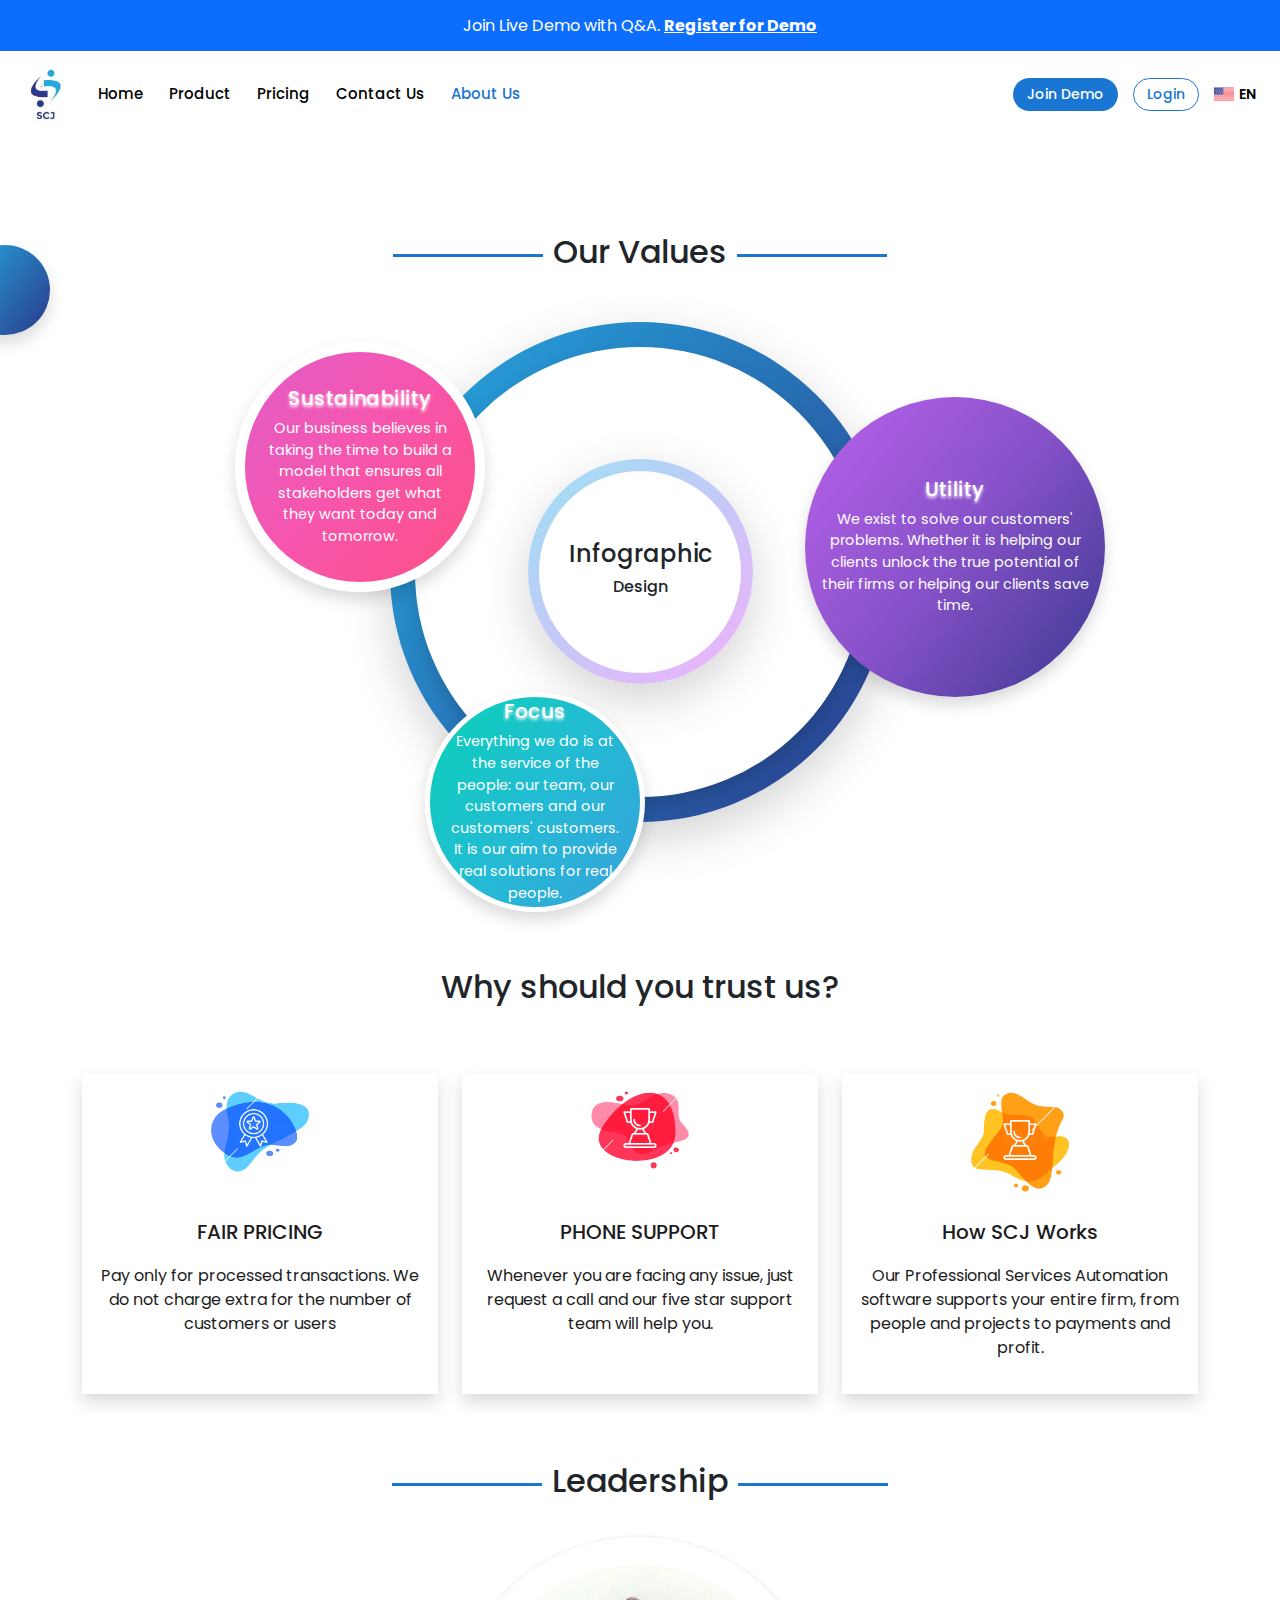
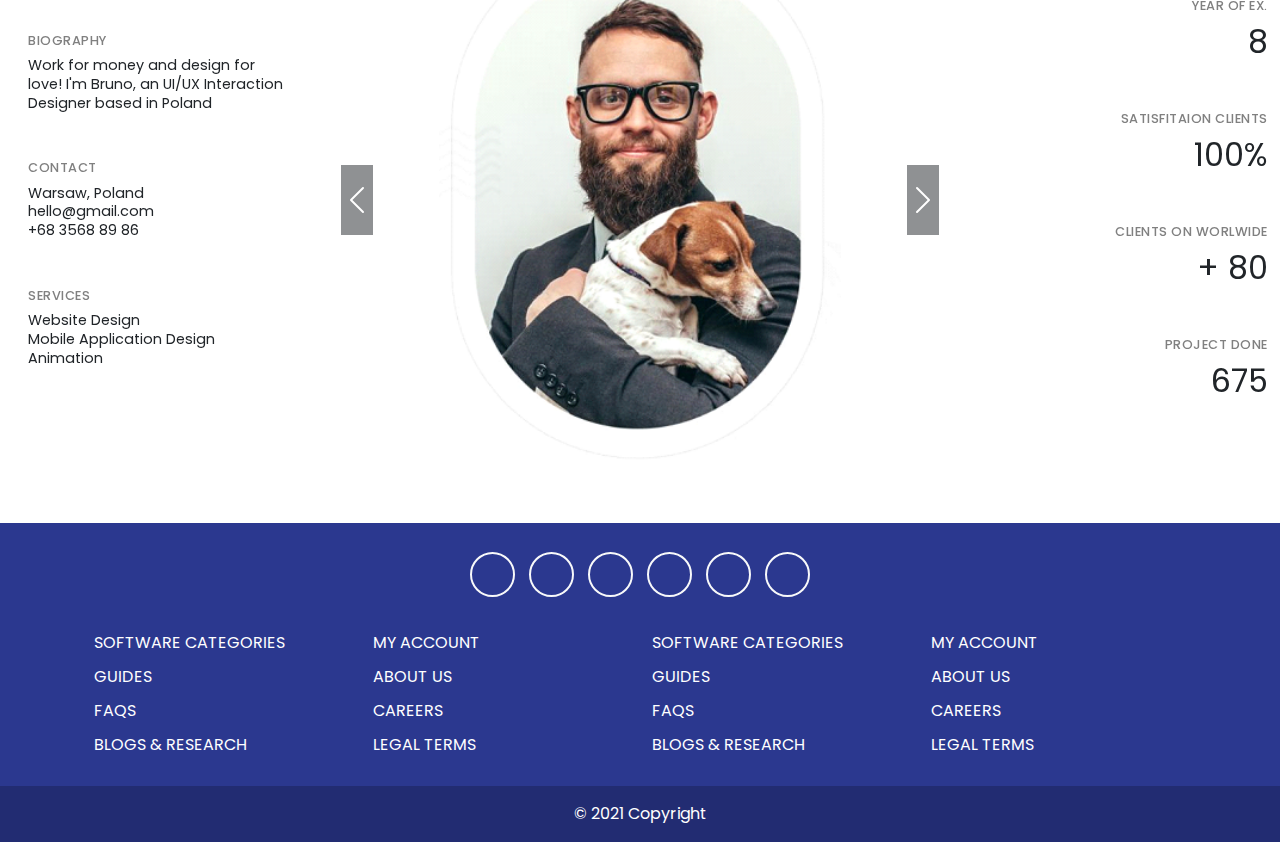
==== AboutUs.html @ 276634cc "first commit" ====
<!DOCTYPE html>
<html lang="en">
  <head>
    <meta charset="UTF-8" />
    <meta http-equiv="X-UA-Compatible" content="IE=edge" />
    <meta name="viewport" content="width=device-width, initial-scale=1.0" />
    <link rel="stylesheet" href="./css/bootstrap.min.css" />
    <link rel="stylesheet" href="./css/custom.css" />
    <link rel="stylesheet" href="./css/aboutUs.css" />
    <title>About Us</title>
  </head>

  <body>
    <div class="p-3 bg-primary text-center text-white">
      <h6 class="m-0 fw-normal fs-6">
        Join Live Demo with Q&A.
        <a href="/" class="fw-bold text-white">Register for Demo</a>
      </h6>
    </div>

    <header class="container-fluid">
      <nav class="navbar navbar-expand-lg">
        <div class="container-fluid">
          <div class="d-flex align-items-center">
            <a class="navbar-brand fw-bold" href="#">
              <img src="./images/logo.jpg" alt="" />
            </a>
          </div>
          <button
            class="navbar-toggler text-primary"
            type="button"
            data-bs-toggle="collapse"
            data-bs-target="#navbarSupportedContent"
            aria-controls="navbarSupportedContent"
            aria-expanded="false"
            aria-label="Toggle navigation"
          >
            <span><i class="fas fa-bars"></i></span>
          </button>
          <div class="collapse navbar-collapse" id="navbarSupportedContent">
            <ul class="navbar-nav me-auto mb-2 mb-lg-0">
              <li class="nav-item">
                <a class="nav-link" href="index.html"> Home </a>
              </li>
              <li class="nav-item dropdown">                  
                </a>
                 <a class="nav-link"  href="Product.html">Product </a>
              </li>

              <li class="nav-item">
                <a class="nav-link active" aria-current="page" href="#"
                  >Pricing</a
                >
              </li>
              <li class="nav-item">
                <a class="nav-link" href="ContactUs.html"> Contact Us </a>
              </li>
              <li class="nav-item">
                <a class="nav-link activeMenu" href="AboutUs.html"> About Us </a>
              </li>
            </ul>
            <div class="login-signup">
              <div class="dropdown">
                <button
                  class="join dropdown-toggle"
                  type="button"
                  id="dropdownMenuButton1"
                  data-bs-toggle="dropdown"
                  aria-expanded="false"
                >
                  Join Demo
                </button>
                <ul class="dropdown-menu" aria-labelledby="dropdownMenuButton1">
                  <li><a class="dropdown-item" href="#">Join Live Demo</a></li>
                  <li><a class="dropdown-item" href="#">Watch Recording</a></li>
                  <li>
                    <a class="dropdown-item" href="#">Simulated Account</a>
                  </li>
                </ul>
              </div>
              <button class="start">Login</button>
              <button class="select-lang">
                <img src="./images/usflag.png" alt="" /> EN
              </button>
            </div>
          </div>
        </div>
      </nav>
    </header>

    <!-- <section class="my-5 pb-5 difference-circle">
      <div class="circle shadow" id="circle-one"></div>
      <div class="circle shadow" id="circle-three"></div>
      <div class="container">
        <div class="difference-title text-center mt-3 mb-4">
          <h2>The Difference</h2>
          <h6>Powerful Features</h6>
        </div>
        <div class="row justify-content-around">
          <div class="col-lg-5 col-md-5 col-sm-12">
            <div class="some-features">
              <div class="features-image">
                <img src="./images/medals.png" alt="" />
              </div>
              <div class="features-detail">
                <h5>Time & Expense Tracking</h5>
                <span
                  >Fast, easy, flexible and fun. Core makes it easy to track
                  time by providing options ranging from daily, weekly and
                  bi-weekly time cards to timers that can be paused and run
                  throughout the day</span
                >
              </div>
            </div>

            <div class="some-features">
              <div class="features-image">
                <img src="./images/call-center-agent.png" alt="" />
              </div>
              <div class="features-detail">
                <h5>Billing & Invoice</h5>
                <span
                  >Make invoicing at the end of the month the best part of your
                  work by sending custom invoices quickly
                </span>
              </div>
            </div>

            <div class="some-features">
              <div class="features-image">
                <img src="./images/inspiration.png" alt="" />
              </div>
              <div class="features-detail">
                <h5>Project Management & Workflows</h5>
                <span
                  >Build better processes starting with project creation and
                  budgeting through time, expense and billing
                </span>
              </div>
            </div>
          </div>
          <div class="col-lg-5 col-md-5 col-sm-12">
            <div class="some-features">
              <div class="features-image">
                <img src="./images/customer.png" alt="" />
              </div>
              <div class="features-detail">
                <h5>Integrations</h5>
                <span
                  >Connect SCJ with what's already working for you. Our solution
                  is cloud-based, with deep integration with your favorite
                  software</span
                >
              </div>
            </div>

            <div class="some-features">
              <div class="features-image">
                <img src="./images/responsive-devices.png" alt="" />
              </div>
              <div class="features-detail">
                <h5>Reporting & Analytics</h5>
                <span
                  >View your entire business in real-time with advanced
                  dashboards, analytics and reports. Your Metrics, Your
                  Method</span
                >
              </div>
            </div>

            <div class="some-features">
              <div class="features-image">
                <img src="./images/themes.png" alt="" />
              </div>
              <div class="features-detail">
                <h5>Become a SCJ Pro</h5>
                <span
                  >Looking for a fun and easy way to learn SCJ? Join our virtual
                  classroom and learn at your place</span
                >
              </div>
            </div>
          </div>
        </div>
        <div class="see-all">
          <button class="shadow">See All</button>
        </div>
      </div>
    </section> -->

    <section class="value-circle my-5 py-5">
      <div class="circle shadow" id="circle-one"></div>
      <div class="container">
        <div class="difference-title text-center mb-4">
          <h2>Our Values</h2>
        </div>

        <div class="our-main shadow-lg">
          <div class="sub-over shadow">
            <div class="sub-div shadow-lg">
              <div class="sub-div-detail">
                <div>
                  <h4>Infographic</h4>
                  <h6>Design</h6>
                </div>
              </div>
            </div>
          </div>
          <div class="sub-one shadow">
            <h5>Sustainability</h5>
            <p>
              Our business believes in taking the time to build a model that ensures all stakeholders get what they want today and tomorrow.
            </p>
          </div>
          <div class="sub-two shadow">
            <h5>Utility</h5>
            <p>
              We exist to solve our customers' problems. Whether it is helping our clients unlock the true potential of their firms or helping our clients save time.
            </p>
          </div>
          <div class="sub-three shadow">
            <h5>Focus</h5>
            <p>
              Everything we do is at the service of the people: our team, our customers and our customers' customers. It is our aim to provide real solutions for real people.
            </p>
          </div>
        </div>
      </div>
    </section>

    <section class="my-5">
      <div class="container">
        <h2 class="text-center mb-5">Why should you trust us?</h2>
        <div class="row">
          <div class="col-lg-4 col-md-4 col-sm-12">
            <div class="details text-center shadow">
              <div class="details-img">
                <img src="./images/blue-shape.jpg" alt="" />
                <img class="inner-images" src="./images/gift2.png" alt="" />
              </div>
              <h5>FAIR PRICING</h5>
              <p>
                Pay only for processed transactions. We do not charge extra for
                the number of customers or users
              </p>
            </div>
          </div>
          <div class="col-lg-4 col-md-4 col-sm-12">
            <div class="details text-center shadow">
              <div class="details-img red-shapes">
                <img src="./images/red-shape.jpg" alt="" />
                <img class="inner-images" src="./images/trophyy.png" alt="" />
              </div>
              <h5>PHONE SUPPORT</h5>
              <p>
                Whenever you are facing any issue, just request a call and our
                five star support team will help you.
              </p>
            </div>
          </div>
          <div class="col-lg-4 col-md-4 col-sm-12">
            <div class="details text-center shadow">
              <div class="details-img yellow-shapes">
                <img src="./images/yellow-shape.jpg" alt="" />
                <img class="inner-images" src="./images/trophyy.png" alt="" />
              </div>

              <h5>How SCJ Works</h5>
              <p>
                Our Professional Services Automation software supports your entire firm, from people and projects to payments and profit.
              </p>
            </div>
          </div>
        </div>
      </div>
    </section>

    <section>
      <div class="container-fluid">
        <div class="difference-title text-center mt-3 mb-4">
          <h2>Leadership</h2>
        </div>

        <div
          id="carouselExampleIndicators"
          class="carousel slide"
          data-bs-ride="carousel"
        >
          <div class="carousel-indicators">
            <button
              type="button"
              data-bs-target="#carouselExampleIndicators"
              data-bs-slide-to="0"
              class="active"
              aria-current="true"
              aria-label="Slide 1"
            ></button>
            <button
              type="button"
              data-bs-target="#carouselExampleIndicators"
              data-bs-slide-to="1"
              aria-label="Slide 2"
            ></button>
            <button
              type="button"
              data-bs-target="#carouselExampleIndicators"
              data-bs-slide-to="2"
              aria-label="Slide 3"
            ></button>
          </div>
          <div class="carousel-inner">
            <div class="carousel-item active">
              <div class="row align-items-center">
                <div class="col-lg-4 col-md-4 col-sm-12">
                  <div class="user-all-detail">
                    <div class="detail-box">
                      <h5>BIOGRAPHY</h5>
                      <span
                        >Work for money and design for love! I'm Bruno, an UI/UX
                        Interaction Designer based in Poland</span
                      >
                    </div>
                    <div class="detail-box">
                      <h5>CONTACT</h5>
                      <span>Warsaw, Poland</span>
                      <span>hello@gmail.com</span>
                      <span>+68 3568 89 86</span>
                    </div>
                    <div class="detail-box">
                      <h5>SERVICES</h5>
                      <span>Website Design</span>
                      <span>Mobile Application Design</span>
                      <span>Animation</span>
                    </div>
                  </div>
                </div>
                <div class="col-lg-4 col-md-4 col-sm-12">
                  <div class="mainUserImage">
                    <img src="./images/mainuser.PNG" alt="" />
                  </div>
                </div>
                <div class="col-lg-4 col-md-4 col-sm-12">
                  <div class="user-all-counts">
                    <div class="detail-box">
                      <h5>YEAR OF EX.</h5>
                      <span>8</span>
                    </div>
                    <div class="detail-box">
                      <h5>SATISFITAION CLIENTS</h5>
                      <span>100%</span>
                    </div>
                    <div class="detail-box">
                      <h5>CLIENTS ON WORLWIDE</h5>
                      <span>+ 80</span>
                    </div>
                    <div class="detail-box">
                      <h5>PROJECT DONE</h5>
                      <span>675</span>
                    </div>
                  </div>
                </div>
              </div>
            </div>
            <div class="carousel-item">
              <div class="row align-items-center">
                <div class="col-lg-4 col-md-4 col-sm-12">
                  <div class="user-all-detail">
                    <div class="detail-box">
                      <h5>BIOGRAPHY</h5>
                      <span
                        >Work for money and design for love! I'm Bruno, an UI/UX
                        Interaction Designer based in Poland</span
                      >
                    </div>
                    <div class="detail-box">
                      <h5>CONTACT</h5>
                      <span>Warsaw, Poland</span>
                      <span>hello@gmail.com</span>
                      <span>+68 3568 89 86</span>
                    </div>
                    <div class="detail-box">
                      <h5>SERVICES</h5>
                      <span>Website Design</span>
                      <span>Mobile Application Design</span>
                      <span>Animation</span>
                    </div>
                  </div>
                </div>
                <div class="col-lg-4 col-md-4 col-sm-12">
                  <div class="mainUserImage">
                    <img src="./images/mainuser.PNG" alt="" />
                  </div>
                </div>
                <div class="col-lg-4 col-md-4 col-sm-12">
                  <div class="user-all-counts">
                    <div class="detail-box">
                      <h5>YEAR OF EX.</h5>
                      <span>8</span>
                    </div>
                    <div class="detail-box">
                      <h5>SATISFITAION CLIENTS</h5>
                      <span>100%</span>
                    </div>
                    <div class="detail-box">
                      <h5>CLIENTS ON WORLWIDE</h5>
                      <span>+ 80</span>
                    </div>
                    <div class="detail-box">
                      <h5>PROJECT DONE</h5>
                      <span>675</span>
                    </div>
                  </div>
                </div>
              </div>
            </div>
            <div class="carousel-item">
              <div class="row align-items-center">
                <div class="col-lg-4 col-md-4 col-sm-12">
                  <div class="user-all-detail">
                    <div class="detail-box">
                      <h5>BIOGRAPHY</h5>
                      <span
                        >Work for money and design for love! I'm Bruno, an UI/UX
                        Interaction Designer based in Poland</span
                      >
                    </div>
                    <div class="detail-box">
                      <h5>CONTACT</h5>
                      <span>Warsaw, Poland</span>
                      <span>hello@gmail.com</span>
                      <span>+68 3568 89 86</span>
                    </div>
                    <div class="detail-box">
                      <h5>SERVICES</h5>
                      <span>Website Design</span>
                      <span>Mobile Application Design</span>
                      <span>Animation</span>
                    </div>
                  </div>
                </div>
                <div class="col-lg-4 col-md-4 col-sm-12">
                  <div class="mainUserImage">
                    <img src="./images/mainuser.PNG" alt="" />
                  </div>
                </div>
                <div class="col-lg-4 col-md-4 col-sm-12">
                  <div class="user-all-counts">
                    <div class="detail-box">
                      <h5>YEAR OF EX.</h5>
                      <span>8</span>
                    </div>
                    <div class="detail-box">
                      <h5>SATISFITAION CLIENTS</h5>
                      <span>100%</span>
                    </div>
                    <div class="detail-box">
                      <h5>CLIENTS ON WORLWIDE</h5>
                      <span>+ 80</span>
                    </div>
                    <div class="detail-box">
                      <h5>PROJECT DONE</h5>
                      <span>675</span>
                    </div>
                  </div>
                </div>
              </div>
            </div>
          </div>
          <button
            class="carousel-control-prev"
            type="button"
            data-bs-target="#carouselExampleIndicators"
            data-bs-slide="prev"
          >
            <span class="carousel-control-prev-icon" aria-hidden="true"></span>
            <span class="visually-hidden">Previous</span>
          </button>
          <button
            class="carousel-control-next"
            type="button"
            data-bs-target="#carouselExampleIndicators"
            data-bs-slide="next"
          >
            <span class="carousel-control-next-icon" aria-hidden="true"></span>
            <span class="visually-hidden">Next</span>
          </button>
        </div>
      </div>
    </section>
    <!-- Footer -->
    <footer class="text-center text-white mt-5">
      <!-- Grid container -->
      <div class="container p-4">
        <!-- Section: Social media -->
        <section class="mb-4 footer-links">
          <!-- Facebook -->
          <a class="btn btn-outline-light btn-floating" href="#!" role="button"
            ><i class="fab fa-facebook-f"></i
          ></a>

          <!-- Twitter -->
          <a class="btn btn-outline-light btn-floating" href="#!" role="button"
            ><i class="fab fa-twitter"></i
          ></a>

          <!-- Google -->
          <a class="btn btn-outline-light btn-floating" href="#!" role="button"
            ><i class="fab fa-google"></i
          ></a>

          <!-- Instagram -->
          <a class="btn btn-outline-light btn-floating" href="#!" role="button"
            ><i class="fab fa-instagram"></i
          ></a>

          <!-- Linkedin -->
          <a class="btn btn-outline-light btn-floating" href="#!" role="button"
            ><i class="fab fa-linkedin-in"></i
          ></a>

          <!-- Github -->
          <a class="btn btn-outline-light btn-floating" href="#!" role="button"
            ><i class="fab fa-github"></i
          ></a>
        </section>

        <!-- Section: Links -->
        <section class="">
          <!--Grid row-->
          <div class="row">
            <!--Grid column-->
            <div class="col-lg-3 col-md-6 mb-4 mb-md-0">
              <ul class="list-unstyled text-start mb-0">
                <li>
                  <a href="#!" class="text-white text-decoration-none"
                    >SOFTWARE CATEGORIES</a
                  >
                </li>
                <li>
                  <a href="#!" class="text-white text-decoration-none"
                    >GUIDES</a
                  >
                </li>
                <li>
                  <a href="#!" class="text-white text-decoration-none">FAQS</a>
                </li>
                <li>
                  <a href="#!" class="text-white text-decoration-none"
                    >BLOGS & RESEARCH</a
                  >
                </li>
              </ul>
            </div>
            <!--Grid column-->

            <!--Grid column-->
            <div class="col-lg-3 col-md-6 mb-4 mb-md-0">
              <ul class="list-unstyled text-start mb-0">
                <li>
                  <a href="#!" class="text-white text-decoration-none"
                    >MY ACCOUNT</a
                  >
                </li>
                <li>
                  <a href="#!" class="text-white text-decoration-none"
                    >ABOUT US</a
                  >
                </li>
                <li>
                  <a href="#!" class="text-white text-decoration-none"
                    >CAREERS</a
                  >
                </li>
                <li>
                  <a href="#!" class="text-white text-decoration-none"
                    >LEGAL TERMS</a
                  >
                </li>
              </ul>
            </div>
            <!--Grid column-->

            <!--Grid column-->
            <div class="col-lg-3 col-md-6 mb-4 mb-md-0">
              <ul class="list-unstyled text-start mb-0">
                <li>
                  <a href="#!" class="text-white text-decoration-none"
                    >SOFTWARE CATEGORIES</a
                  >
                </li>
                <li>
                  <a href="#!" class="text-white text-decoration-none"
                    >GUIDES</a
                  >
                </li>
                <li>
                  <a href="#!" class="text-white text-decoration-none">FAQS</a>
                </li>
                <li>
                  <a href="#!" class="text-white text-decoration-none"
                    >BLOGS & RESEARCH</a
                  >
                </li>
              </ul>
            </div>
            <!--Grid column-->

            <!--Grid column-->
            <div class="col-lg-3 col-md-6 mb-4 mb-md-0">
              <ul class="list-unstyled text-start mb-0">
                <li>
                  <a href="#!" class="text-white text-decoration-none"
                    >MY ACCOUNT</a
                  >
                </li>
                <li>
                  <a href="#!" class="text-white text-decoration-none"
                    >ABOUT US</a
                  >
                </li>
                <li>
                  <a href="#!" class="text-white text-decoration-none"
                    >CAREERS</a
                  >
                </li>
                <li>
                  <a href="#!" class="text-white text-decoration-none"
                    >LEGAL TERMS</a
                  >
                </li>
              </ul>
            </div>
            <!--Grid column-->
          </div>
          <!--Grid row-->
        </section>
        <!-- Section: Links -->
      </div>
      <!-- Grid container -->

      <!-- Copyright -->
      <div class="text-center p-3" style="background-color: rgba(0, 0, 0, 0.2)">
        © 2021 Copyright
      </div>
      <!-- Copyright -->
    </footer>
    <!-- Footer -->

    <script src="./js/fontawesome.js" crossorigin="anonymous"></script>
    <script src="./js/bootstrap.bundle.min.js"></script>
  </body>
</html>
---- css/custom.css ----
@import url("https://fonts.googleapis.com/css2?family=Poppins:ital,wght@0,100;0,200;0,300;0,400;0,500;0,600;1,700&display=swap");

* {
  margin: 0;
  padding: 0;
}

body {
  font-family: "Poppins", sans-serif;
  overflow-x: hidden;
}

.reviews span {
  font-size: 12px;
  line-height: 1;
}

.navbar-brand img {
  width: 45px;
}

img {
  width: 100%;
  object-fit: cover;
}

.dropdown-menu {
  background: #f6faff;
}

.dropdown-menu .dropdown-item {
  transition: all 0.2s;
}

.dropdown-menu .dropdown-item:hover {
  color: #fff;
  background-color: #1976d3;
}

.dropdown-menu li {
  padding: 5px !important;
}

.sub-menu-link:hover .sub-menu {
  display: block;
}

.sub-menu {
  display: none;
}

.sub-menu a {
  display: block;
  text-decoration: none;
  margin: 10px 0px 0px 20px;
}

.review-detail {
  display: flex;
  align-items: center;
  padding: 4px 10px;
  border: 1px solid #1976d3;
  border-radius: 5px 20px 20px 5px;
  text-decoration: none;
  margin-right: 55px;
}

.dropdown-toggle::after {
  display: none;
}

.navbar-nav li {
  padding: 0 5px;
}

.navbar-nav li a {
  color: #000;
  font-size: 15px;
  font-weight: 500;
}

.navbar-nav li a.activeMenu {
  color: #1976d3;
}

.navbar-nav li a:hover {
  color: #1976d3;
}

.login-signup {
  display: flex;
  align-items: center;
}

.login-signup button {
  margin-left: 15px;
  transition: all 0.3s;
}

.join {
  background-color: #1976d3;
  border: 1px solid transparent;
  border-radius: 100px;
  padding: 5px 13px;
  color: #fff;
  font-weight: 500;
  font-size: 14px;
  min-width: 95px;
  transition: all 0.3s;
}

.join:hover {
  background-color: #fff;
  border: 1px solid #1976d3;
  color: #1976d3;
}

.start {
  background-color: #fff;
  border: 1px solid #1976d3;
  border-radius: 100px;
  padding: 5px 13px;
  color: #1976d3;
  font-weight: 500;
  font-size: 14px;
}

.start:hover {
  background-color: #1976d3;
  color: #fff;
  border-color: transparent;
}

.select-lang {
  background: none;
  border: none;
  font-weight: 600;
  font-size: 14px;
  display: flex;
  align-items: center;
}

.select-lang img {
  width: 20px;
  margin-right: 5px;
}

.main-title {
  margin: 0 0 20px;
  overflow: hidden;
  font-size: 52px;
  font-weight: 900;
  text-overflow: ellipsis;
}

.main-title-desc {
  margin-top: 0;
  margin-bottom: 40px;
  font-size: 24px;
  font-weight: 400;
  color: #2b2b2b;
  letter-spacing: 0.8px;
}

.carousel-control-prev span,
.carousel-control-next span {
  background-color: #212529;
  padding: 5px;
  display: block;
  height: 70px;
}

.user-details {
  position: absolute;
  bottom: 10px;
  background: #fff;
  padding: 10px;
  width: 90%;
  margin: 0 auto;
  left: 0;
  right: 0;
}

.user-details:after {
  content: "";
  top: -18px;
  right: 35px;
  position: absolute;
  width: 0;
  height: 0;
  border-left: 15px solid transparent;
  border-right: 15px solid transparent;
  border-bottom: 21px solid #ffffff;
}

.user-details p {
  font-size: 14px;
  line-height: 18px;
  margin: 0;
  font-style: italic;
  letter-spacing: 0.2px;
}

.user-details span {
  margin: 0 8px 0 0;
  font-weight: 700;
  color: #2b2b2b;
  font-size: 14px;
}

.user-details span:first-child {
  color: #919191;
  font-weight: 200;
}

.star-div {
  height: 64px;
  width: 64px;
  background-color: #ffd259;
  border-radius: 100px;
  display: flex;
  align-items: center;
  justify-content: center;
  position: absolute;
  z-index: 0;
  bottom: 116px;
  right: 46px;
}

.star-div span {
  color: #fff;
  font-size: 20px;
}

.practice-img {
  display: flex;
  justify-content: center;
  align-items: center;
  width: 100%;
  margin-top: 120px;
  margin-bottom: 120px;
  background: rgba(232, 241, 251, 0.5);
  overflow-y: visible;
}

.practice-img img {
  width: 50%;
  padding: 0 126px;
  background: #fff;
  box-sizing: content-box;
  object-fit: cover;
}

.banner-section {
  padding: 82px 0;
}

.practice-section {
  padding: 82px 0;
}

.practice-title {
  margin: 0 0 20px;
  font-size: 36px;
  font-weight: 700;
  color: #2b2b2b;
  text-align: center;
}

.unlimited-detail {
  padding-left: 50px;
}

.unlimited-detail h2 {
  color: #2b2b2b;
  font-size: 36px;
}

.unlimited-detail p {
  color: #2b2b2b;
  margin: 30px 0;
}

.unlimited-section {
  background-color: #f3f8fd;
  padding: 82px 0;
}

.tabss-section {
  padding: 60px 0;
}

.tabss-section ul.tabs {
  margin: 0;
  padding: 0;
  float: left;
  list-style: none;
  height: 32px;
  border-bottom: 1px solid #333;
  width: 100%;
}

.tabss-section ul.tabs li {
  float: left;
  margin: 0;
  cursor: pointer;
  padding: 0px 21px;
  height: 31px;
  line-height: 31px;
  border-top: 1px solid #333;
  border-left: 1px solid #333;
  border-bottom: 1px solid #333;
  background-color: #666;
  color: #ccc;
  overflow: hidden;
  position: relative;
}

.tabss-section .tab_last {
  border-right: 1px solid #333;
}

.tabss-section ul.tabs li:hover {
  background-color: #ccc;
  color: #333;
}

.tabss-section ul.tabs li.active {
  background-color: #fff;
  color: #333;
  border-bottom: 1px solid #fff;
  display: block;
}

.tabss-section .tab_container {
  border: 1px solid #333;
  border-top: none;
  clear: both;
  float: left;
  width: 100%;
  background: #fff;
  overflow: auto;
}

.tabss-section .tab_content {
  padding: 20px;
  display: none;
}

.tabss-section .tab_drawer_heading {
  display: none;
}

.tabss-section .nav-tabs {
  background-color: #0d6efd;
  justify-content: center;
  padding: 5px 0;
}

.tabss-section .nav-tabs .nav-item.show .nav-link,
.tabss-section .nav-tabs .nav-link.active {
  color: #495057;
  background-color: #adceff;
}

.tabss-section .nav-tabs .nav-link {
  color: white;
  font-weight: 500;
}

.tabss-section .nav-tabs .nav-item.show .nav-link,
.tabss-section .nav-tabs .nav-link.active {
  border-color: transparent;
}

.tabss-section .nav-tabs .nav-link {
  margin-bottom: 0;
  border-radius: 0;
}

.tabss-section .nav-tabs .nav-link:focus,
.tabss-section .nav-tabs .nav-link:hover {
  border-color: transparent;
  isolation: auto;
  opacity: 0.7;
}

.main-tab-div {
  display: flex;
  align-items: center;
  justify-content: space-between;
  flex-wrap: wrap;
  margin: 100px 0;
}

.main-tab-div .tab-detail {
  width: 48%;
}

.tab-details {
  padding: 0 0 0 50px;
}

.tab-profiles {
  display: flex;
  align-items: center;
  width: 80%;
  padding: 15px 25px;
  background: rgba(25, 118, 211, 0.1);
  border-radius: 200px;
  margin-top: 40px;
}

.some-logos {
  display: flex;
  align-items: center;
  justify-content: flex-end;
  width: 100%;
}

.main-logos {
  display: flex;
  align-items: center;
  justify-content: center;
  flex-shrink: 0;
  width: 50px;
  height: 50px;
  background: #fff;
  border: 1px solid #1976d3;
  border-radius: 68px;
  box-shadow: 0 23px 31px rgb(0 0 0 / 10%);
  margin-right: -5px;
}

.main-logos img {
  width: 30px;
}

.tab-sub-title {
  margin-right: 34px;
  font-style: normal;
  font-weight: 700;
  font-size: 16px;
  line-height: 18px;
  text-align: center;
  color: #4872a0;
}

.industry-list {
  padding: 30px;
  background: #fff;
  border-radius: 50px;
  display: flex;
  justify-content: space-between;
  width: 100%;
  margin: 40px 0;
  list-style: none;
}

.industry-img {
  width: 60px;
  height: 60px;
  margin: 0 auto 10px;
}

.mordan-div {
  background: #f3f8fd;
  padding: 30px;
  margin: 50px 0;
}

.modern-list {
  list-style: square;
  margin: 40px 0;
}

.modern-list li {
  padding: 5px 0;
  font-size: 18px;
}

.border-div {
  padding: 10px 10px;
  background: #fff;
  margin: 20px 0 0 0;
  display: flex;
  justify-content: space-between;
  align-items: center;
  border-bottom: 2px solid #1976d34d;
}

.expanded-div .border-div a {
  text-decoration: none;
  font-size: 16px;
  color: rgb(0, 0, 0);
  display: block;
  width: 100%;
  text-align: start;
  letter-spacing: 0.3px;
}

.expanded-div .border-div i {
  color: #1976d3;
}

.expanded-div .card {
  background-color: rgb(243 248 253);
  border: 2px solid rgb(186 214 242);
  border-radius: 0;
  border-top: none;
}

.list-unstyled li {
  padding: 5px 0;
}

footer {
  background-color: #2b388f;
}

.footer-links a {
  width: 45px;
  height: 45px;
  border-radius: 100px;
  border-width: 2px;
  align-items: center;
  padding: 8px;
  margin: 5px;
}

@media only screen and (max-width: 974px) {
  .dropdown-menu .dropdown-item {
    padding: 0;
    font-size: 13px;
  }
  .login-signup {
    display: flex;
    align-items: flex-start;
    flex-direction: column;
  }
  .login-signup button {
    margin-left: 0;
    margin-bottom: 15px;
  }
  .practice-img img {
    width: 70%;
    height: auto;
    background: #fff;
    padding: 0 10px;
  }
  .navbar-nav li a {
    color: #000;
    font-size: 15px;
    font-weight: 400;
  }
  .main-tab-div .tab-detail {
    width: 90%;
    margin: 0 auto 40px;
  }
}

@media screen and (max-width: 480px) {
  .tabss-section .tabs {
    display: none;
  }
  .tabss-section .tab_drawer_heading {
    background-color: #ccc;
    color: #fff;
    border-top: 1px solid #333;
    margin: 0;
    padding: 5px 20px;
    display: block;
    cursor: pointer;
    -webkit-touch-callout: none;
    -webkit-user-select: none;
    -khtml-user-select: none;
    -moz-user-select: none;
    -ms-user-select: none;
    user-select: none;
  }
  .tabss-section .d_active {
    background-color: #666;
    color: #fff;
  }
  .main-tab-div .tab-detail {
    width: 100%;
    margin: 0 0 40px 0;
    padding: 10px;
  }
  .tab-profiles {
    width: 100%;
  }
  .tab-sub-title {
    margin-right: 10px;
  }
  .main-logos {
    width: 40px;
    height: 40px;
  }
  .main-logos img {
    width: 20px;
  }
}
---- css/aboutUs.css ----
section {
  position: relative;
}
.details {
  /* background: #ff4f4f;
  border-radius: 60px;
  border-bottom-left-radius: 0;
  position: relative; */
  /* border: 4px solid #fff; */
  padding: 1rem;
  margin: 20px 0;
  transition: all 0.3s;
  min-height: 320px;
}
.details:hover {
  transform: scale(0.9);
}
.details2 {
  background: #ffbd30;
  border-radius: 60px 0px 60px 60px;
}
.details2 .details-img {
  border-color: #ffbd30;
}
.details-img {
  height: 100px;
  width: 100px;
  position: relative;
  margin: 0 auto 30px;
  /* background: #fff;
  border: 3px solid #ff4f4f;
  border-radius: 50%;
  display: flex;
  align-items: center;
  justify-content: center;
  position: absolute;
  top: -40px;
  right: -15px; */
}

.details img {
  width: 100%;
}
.details .inner-images {
  position: absolute;
  top: 50%;
  left: 50%;
  width: 40%;
  transform: translate(-66%, -80%);
}
.red-shapes .inner-images {
  transform: translate(-50%, -80%);
}

.yellow-shapes .inner-images {
  transform: translate(-50%, -50%);
}
.details h5 {
  margin-bottom: 20px;
}

.details h5,
.details p {
  color: #1c1c1c;
}

.trust {
  background: linear-gradient(
    319deg,
    rgba(241, 175, 251, 1) 0%,
    rgba(155, 225, 243, 1) 100%
  );
}

.about-img {
  width: 90%;
}

.about-containt img {
  width: 50%;
  transform: rotateY(-180deg);
  margin-bottom: 30px;
}

.about-containt p {
  font-size: 0.9rem;
}

.about-containt-img img {
  width: 80%;
}

.about-containt-count {
  margin: 40px 0;
}

.difference {
  background: linear-gradient(
    -319deg,
    rgba(241, 175, 251, 1) 0%,
    rgba(155, 225, 243, 1) 100%
  );
  border-radius: 25px;
}

.deffernce-left {
  padding: 30px;
}

.deffernce-left h5 {
  font-size: 2rem;
  color: #0d1334;
  font-weight: 700;
}

.mokup-image {
  width: 85%;
  margin: 50px 0 -35px 110px;
}

.mokup-image img {
  border-radius: 30px;
}

.deffernce-left ul li {
  padding: 10px 0 0 0;
  font-size: 0.9rem;
}

.difference-title h2 {
  position: relative;
  display: inline;
}

.difference-title h6 {
  margin: 50px 0 20px;
}

.difference-title h2::after {
  content: "";
  position: absolute;
  left: -160px;
  height: 3px;
  width: 150px;
  background-color: #1976d3;
  top: 25px;
}

.difference-title h2::before {
  content: "";
  position: absolute;
  right: -160px;
  height: 3px;
  width: 150px;
  background-color: #1976d3;
  top: 25px;
}

.some-features {
  display: flex;
  margin: 50px 0;
}

.features-image {
  width: 40px;
  padding-top: 5px;
}

.features-image img {
  width: 80%;
}

.features-detail {
  width: calc(100% - 40px);
}

.features-detail h5 {
  /* text-shadow: 0px 0.1rem 0.2rem #7bd9ff; */
  display: inline-block;
  position: relative;
}

.features-detail h5::after {
  content: "";
  position: absolute;
  bottom: 0;
  right: 0;
  height: 35%;
  width: 97%;
  background: #ade7ff;
  z-index: -1;
}

.features-detail span {
  font-size: 0.9rem;
  line-height: 1.5;
  color: grey;
  display: block;
}

.see-all {
  text-align: center;
}

.see-all button {
  background: linear-gradient(
    128deg,
    rgba(37, 169, 225, 1) 0%,
    rgba(42, 57, 138, 1) 100%
  );
  border: none;
  padding: 0.5rem 1.5rem;
  font-size: 1.1rem;
  color: #fff;
  transition: all 0.3s;
}

.see-all button:hover {
  transform: scale(0.9);
}

.leadership-image img {
  margin-bottom: -30px;
}

.difference-circle #circle-one {
  top: 0;
  left: -30px;
}

.difference-circle #circle-three {
  bottom: 0;
  right: -30px;
}

.trust #circle-one {
  bottom: -30px;
  left: 10px;
}

.leadership-circle #circle-two {
  bottom: 140px;
  right: -10px;
}

.value-circle #circle-one {
  top: 60px;
  left: -40px;
}

.circle {
  background: linear-gradient(
    128deg,
    rgba(37, 169, 225, 1) 0%,
    rgba(42, 57, 138, 1) 100%
  );
  border-radius: 50%;
  position: absolute;
  z-index: -1;
}

#circle-one {
  height: 90px;
  width: 90px;
}

#circle-two {
  height: 70px;
  width: 70px;
}

#circle-three {
  height: 50px;
  width: 50px;
}

.our-main {
  position: relative;
  width: 500px;
  height: 500px;
  margin: 50px auto;
  background: linear-gradient(
    128deg,
    rgba(37, 169, 225, 1) 0%,
    rgba(42, 57, 138, 1) 100%
  );
  border-radius: 50%;
  display: flex;
  align-items: center;
  justify-content: center;
}

.sub-over {
  background-color: #fff;
  width: 90%;
  height: 90%;
  border-radius: 50%;
  display: flex;
  align-items: center;
  justify-content: center;
}

.sub-div {
  background: linear-gradient(
    320deg,
    rgba(241, 175, 251, 1) 0%,
    rgba(155, 225, 243, 1) 100%
  );
  width: 50%;
  height: 50%;
  border-radius: 50%;
  display: flex;
  align-items: center;
  justify-content: center;
}

.sub-div-detail {
  background-color: #fff;
  width: 90%;
  height: 90%;
  border-radius: 50%;
  display: flex;
  align-items: center;
  justify-content: center;
  text-align: center;
}

.sub-one {
  position: absolute;
  left: -155px;
  top: 20px;
  border: 10px solid #fff;
  width: 250px;
  height: 250px;
  border-radius: 50%;
  background: linear-gradient(
    128deg,
    rgba(226, 93, 200, 1) 0%,
    rgba(247, 85, 172, 1) 49%,
    rgba(253, 80, 132, 1) 100%
  );
  display: flex;
  align-items: center;
  justify-content: center;
  flex-direction: column;
  padding: 1rem;
  text-align: center;
}

.sub-one h5 {
  color: #fff;
  letter-spacing: 0.03rem;
  text-shadow: 0px 0.1rem 0.2rem #fff;
}

.sub-one p {
  color: #fff;
  margin: 0;
  font-size: 0.9rem;
}

.sub-two {
  position: absolute;
  right: -215px;
  bottom: 125px;
  width: 300px;
  height: 300px;
  border-radius: 50%;
  background: linear-gradient(
    128deg,
    rgba(187, 98, 236, 1) 0%,
    rgba(136, 82, 202, 1) 49%,
    rgba(58, 57, 144, 1) 100%
  );
  display: flex;
  align-items: center;
  justify-content: center;
  flex-direction: column;
  padding: 1rem;
  text-align: center;
}

.sub-two h5 {
  color: #fff;
  letter-spacing: 0.03rem;
  text-shadow: 0px 0.1rem 0.2rem #fff;
}

.sub-two p {
  color: #fff;
  margin: 0;
  font-size: 0.9rem;
}

.sub-three {
  position: absolute;
  left: 35px;
  border: 5px solid #fff;
  bottom: -90px;
  width: 220px;
  height: 220px;
  border-radius: 50%;
  background: linear-gradient(
    128deg,
    rgba(9, 210, 182, 1) 0%,
    rgba(34, 188, 211, 1) 49%,
    rgba(55, 161, 219, 1) 100%
  );
  display: flex;
  align-items: center;
  justify-content: center;
  flex-direction: column;
  padding: 1rem;
  text-align: center;
}

.sub-three h5 {
  color: #fff;
  letter-spacing: 0.03rem;
  text-shadow: 0px 0.1rem 0.2rem #fff;
}

.sub-three p {
  color: #fff;
  margin: 0;
  font-size: 0.9rem;
}

.user-all-detail {
  padding: 1rem 8rem 1rem 1rem;
}

.detail-box {
  margin: 3rem 0;
}
.detail-box h5 {
  font-size: 0.8rem;
  color: grey;
  letter-spacing: 0.5px;
}

.detail-box span {
  line-height: 1.3;
  display: block;
  font-size: 0.9rem;
}

.user-all-counts {
  text-align: end;
}

.user-all-counts .detail-box span {
  font-size: 2rem;
}

.carousel-control-prev {
  left: 20%;
}

.carousel-control-next {
  right: 20%;
}

@media only screen and (max-width: 967px) {
  .sub-over {
    display: none;
  }
  .sub-one {
    left: -70px;
  }
  .sub-two {
    right: -50px;
  }
  .sub-three {
    bottom: -30px;
  }
}

@media only screen and (max-width: 667px) {
  .our-main {
    width: 100%;
    height: auto;
    display: flex;
    align-items: center;
    justify-content: center;
    flex-direction: column;
  }
  .sub-one,
  .sub-two,
  .sub-three {
    position: relative;
    left: 0;
    top: 0;
  }
  .sub-two {
    margin: 20px 0;
  }
}
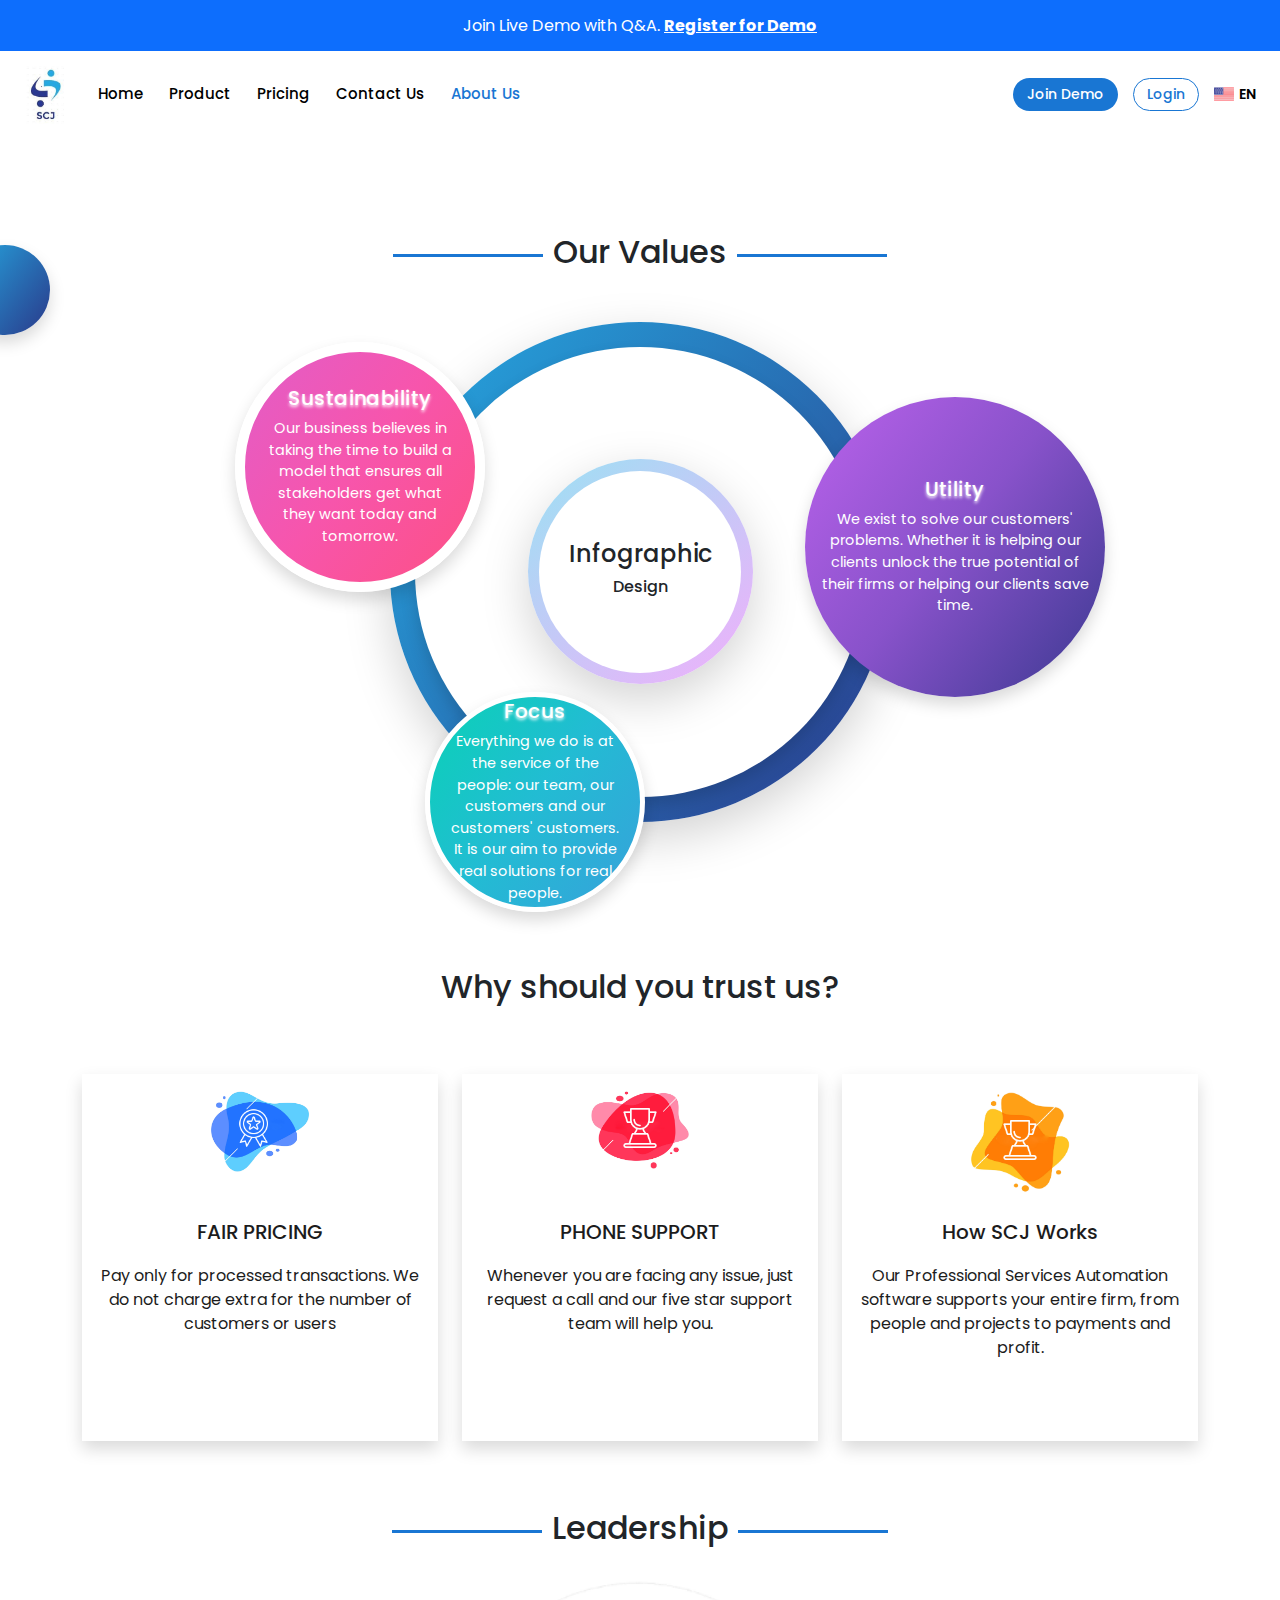
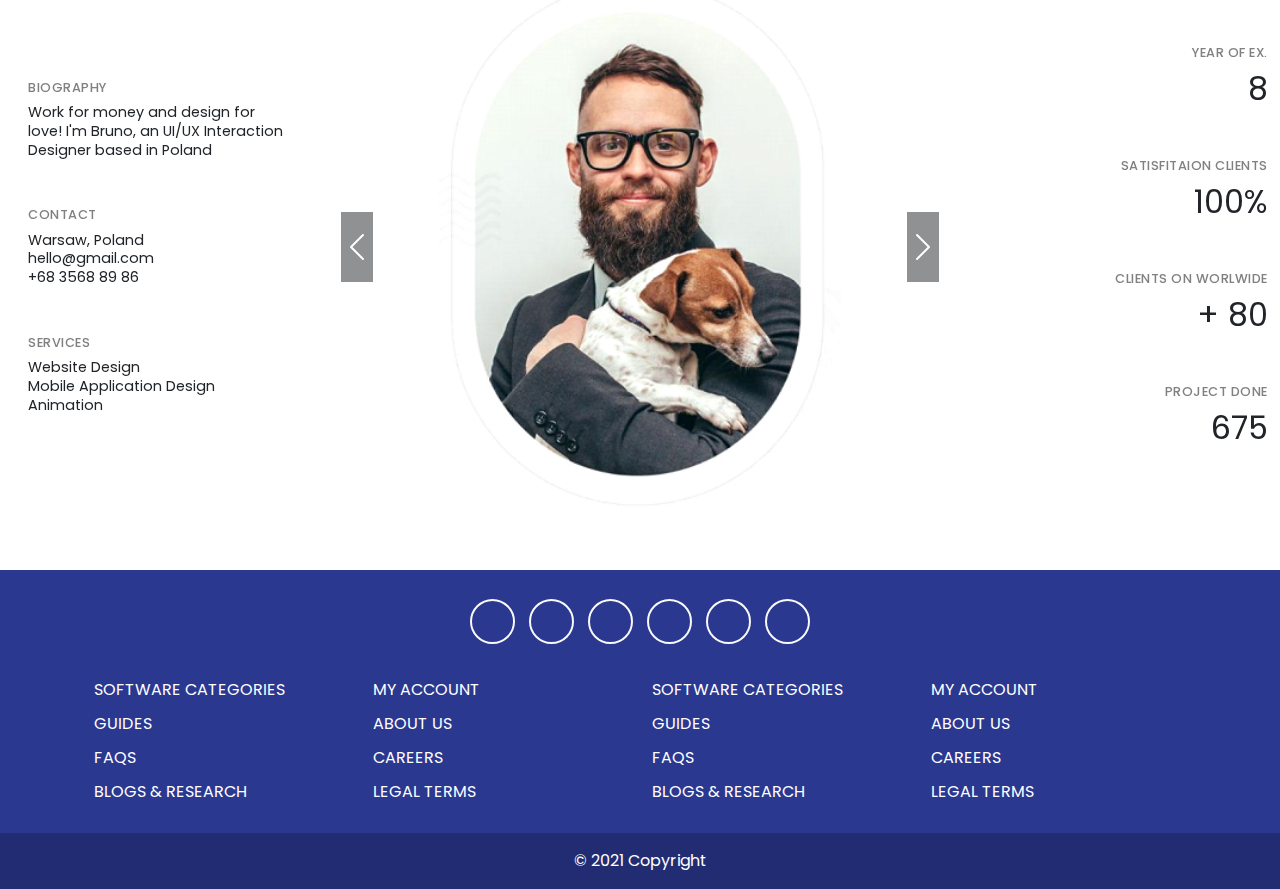
==== commit 95542b69: "Add contactus section" ====
--- a/AboutUs.html
+++ b/AboutUs.html
@@ -239,7 +239,7 @@
                 <img class="inner-images" src="./images/gift2.png" alt="" />
               </div>
               <h5>FAIR PRICING</h5>
-              <p>
+              <p class="trust-details">
                 Pay only for processed transactions. We do not charge extra for
                 the number of customers or users
               </p>
@@ -252,7 +252,7 @@
                 <img class="inner-images" src="./images/trophyy.png" alt="" />
               </div>
               <h5>PHONE SUPPORT</h5>
-              <p>
+              <p class="trust-details">
                 Whenever you are facing any issue, just request a call and our
                 five star support team will help you.
               </p>
@@ -266,7 +266,7 @@
               </div>
 
               <h5>How SCJ Works</h5>
-              <p>
+              <p class="trust-details">
                 Our Professional Services Automation software supports your entire firm, from people and projects to payments and profit.
               </p>
             </div>
--- a/css/aboutUs.css
+++ b/css/aboutUs.css
@@ -461,6 +461,9 @@
   right: 20%;
 }
 
+p.trust-details {
+  height: 145px;
+}
 @media only screen and (max-width: 967px) {
   .sub-over {
     display: none;
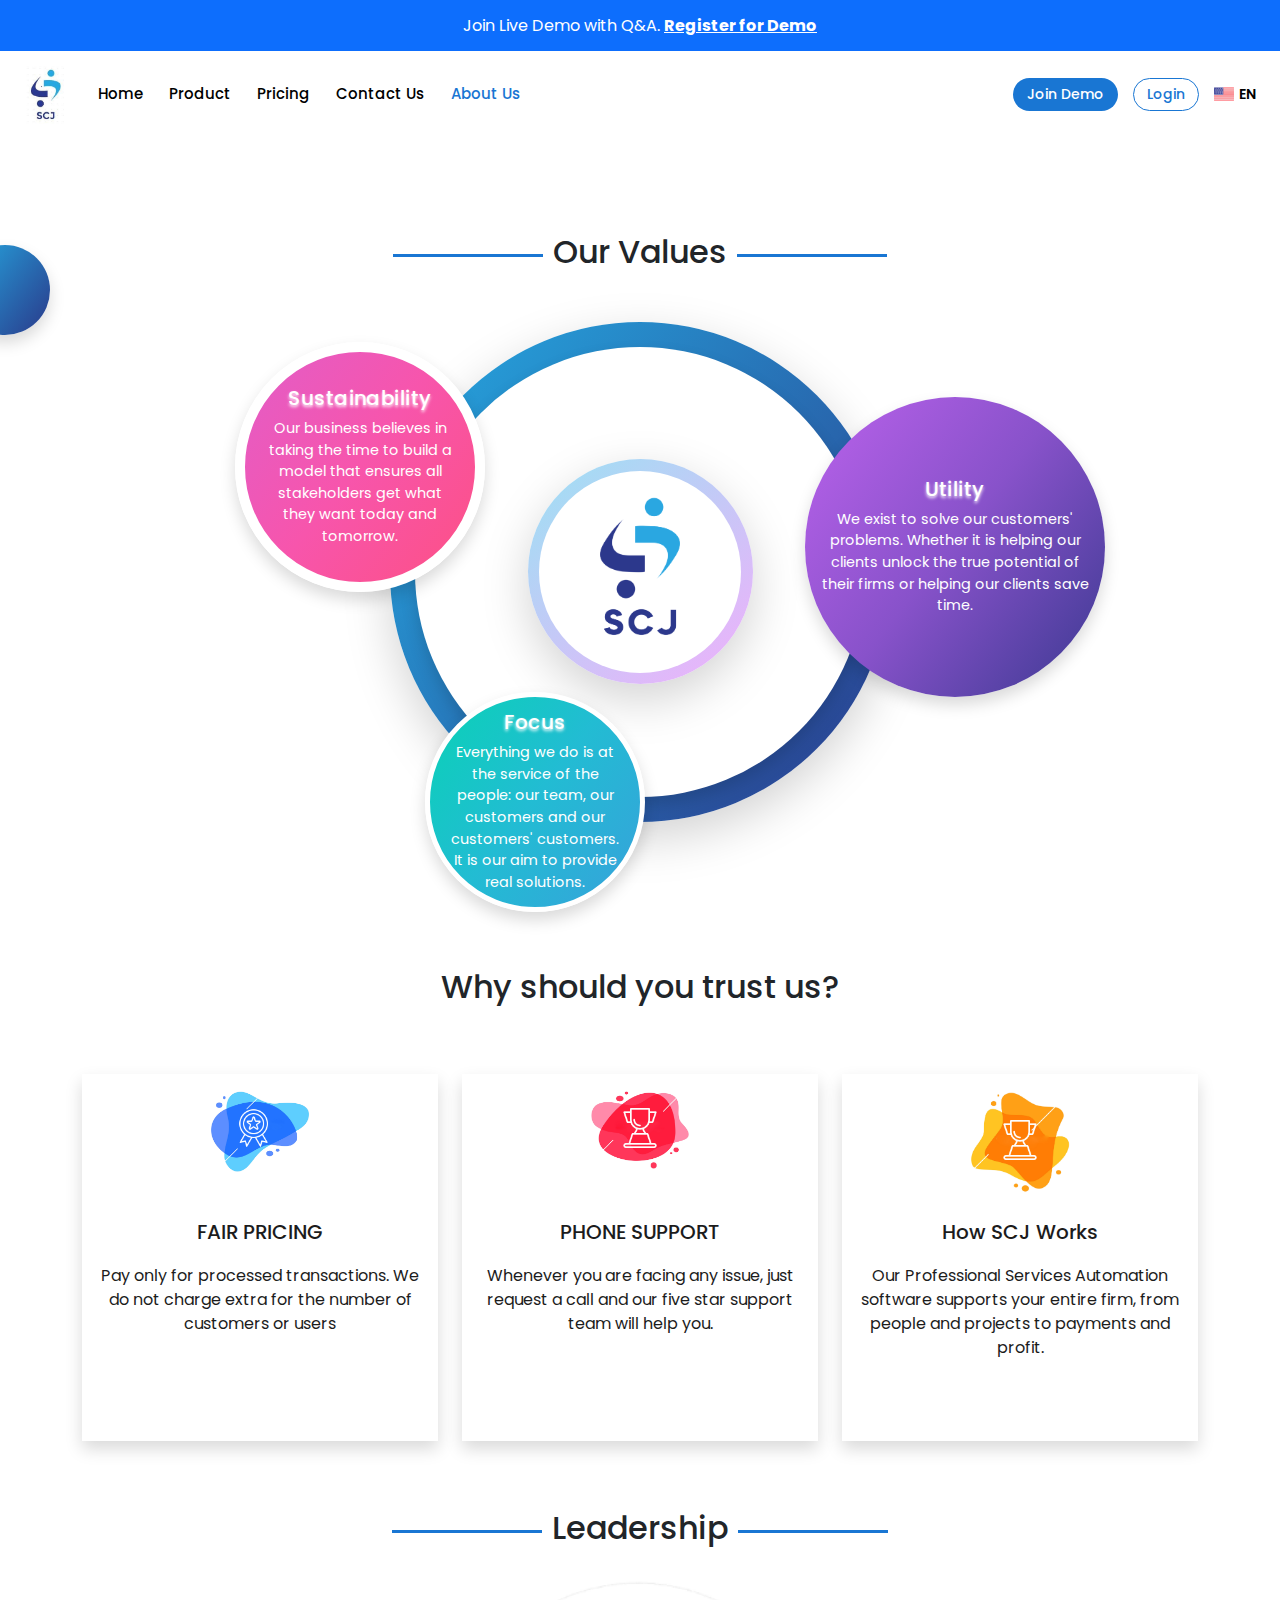
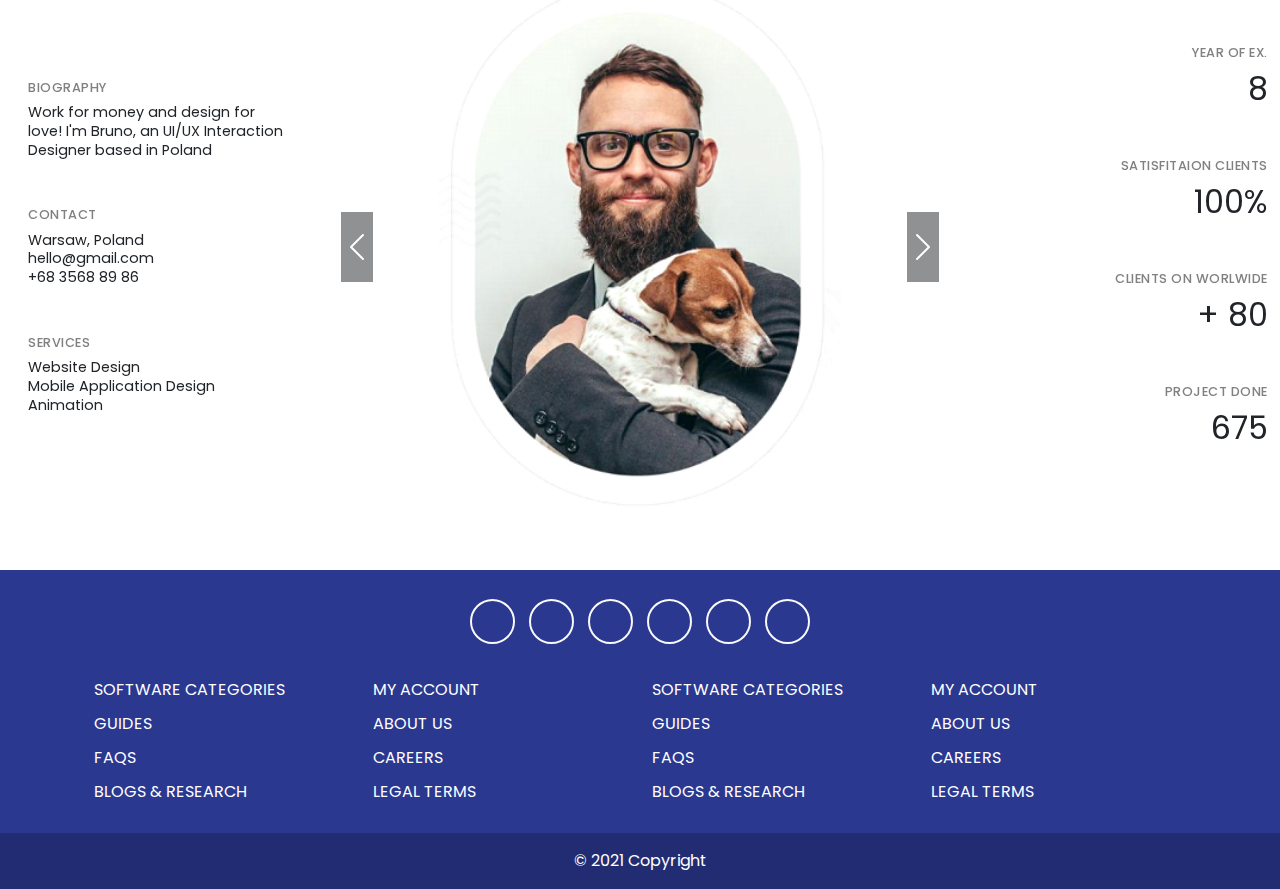
==== commit 3152b896: "Update about-us page" ====
--- a/AboutUs.html
+++ b/AboutUs.html
@@ -200,8 +200,7 @@
             <div class="sub-div shadow-lg">
               <div class="sub-div-detail">
                 <div>
-                  <h4>Infographic</h4>
-                  <h6>Design</h6>
+                  <img src="./images/logo/logo.png" alt="">
                 </div>
               </div>
             </div>
@@ -221,7 +220,7 @@
           <div class="sub-three shadow">
             <h5>Focus</h5>
             <p>
-              Everything we do is at the service of the people: our team, our customers and our customers' customers. It is our aim to provide real solutions for real people.
+              Everything we do is at the service of the people: our team, our customers and our customers' customers. It is our aim to provide real solutions.
             </p>
           </div>
         </div>
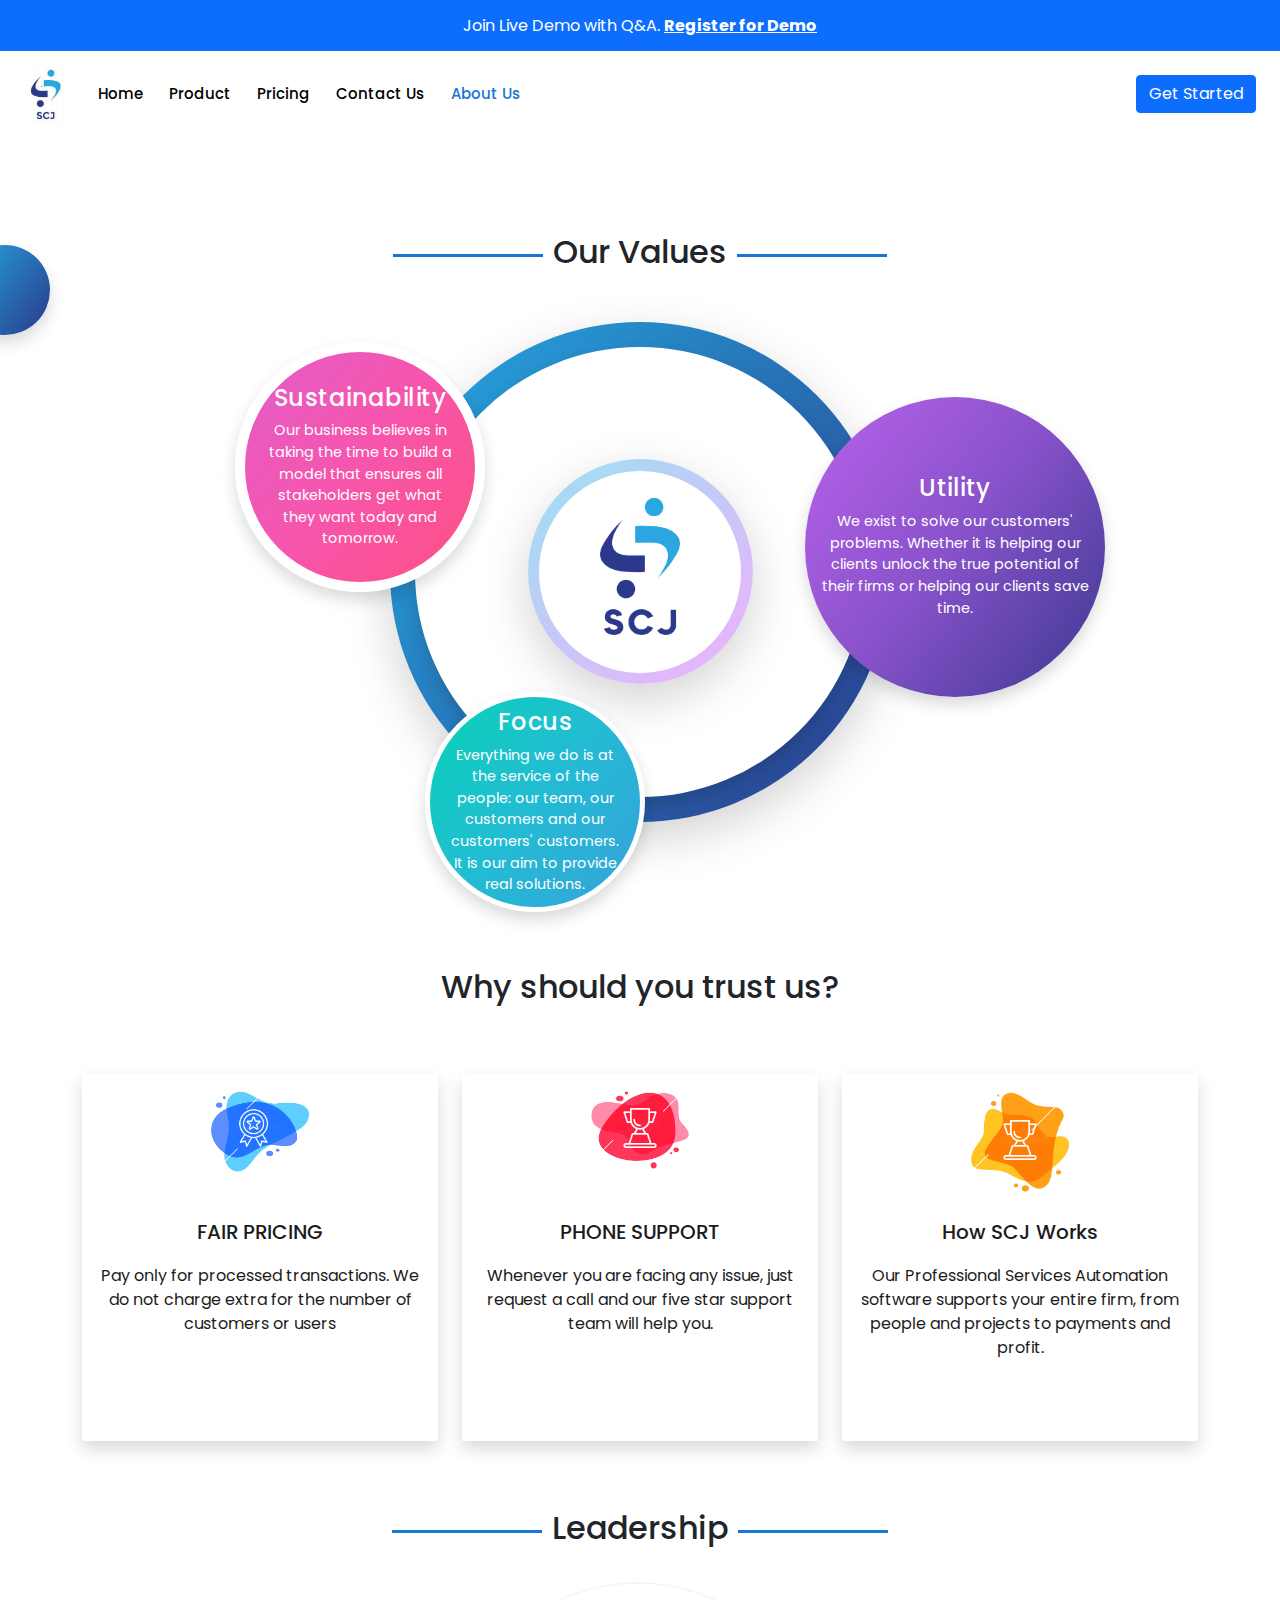
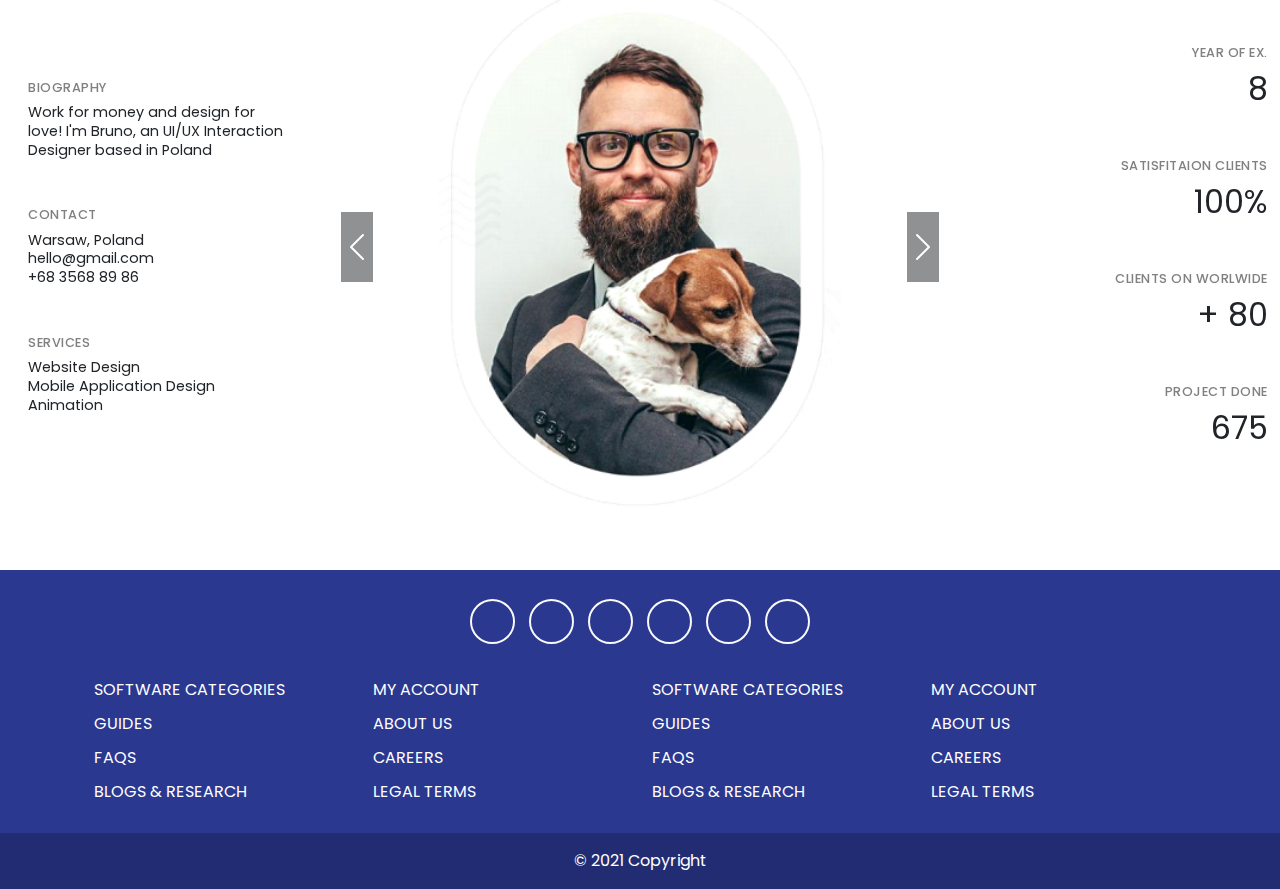
==== commit 3b244eb2: "Add pricing table" ====
--- a/AboutUs.html
+++ b/AboutUs.html
@@ -48,7 +48,7 @@
               </li>
 
               <li class="nav-item">
-                <a class="nav-link active" aria-current="page" href="#"
+                <a class="nav-link active" aria-current="page" href="pricing.html"
                   >Pricing</a
                 >
               </li>
@@ -60,28 +60,7 @@
               </li>
             </ul>
             <div class="login-signup">
-              <div class="dropdown">
-                <button
-                  class="join dropdown-toggle"
-                  type="button"
-                  id="dropdownMenuButton1"
-                  data-bs-toggle="dropdown"
-                  aria-expanded="false"
-                >
-                  Join Demo
-                </button>
-                <ul class="dropdown-menu" aria-labelledby="dropdownMenuButton1">
-                  <li><a class="dropdown-item" href="#">Join Live Demo</a></li>
-                  <li><a class="dropdown-item" href="#">Watch Recording</a></li>
-                  <li>
-                    <a class="dropdown-item" href="#">Simulated Account</a>
-                  </li>
-                </ul>
-              </div>
-              <button class="start">Login</button>
-              <button class="select-lang">
-                <img src="./images/usflag.png" alt="" /> EN
-              </button>
+              <a href="pricing.html" class="btn btn-primary">Get Started</a>
             </div>
           </div>
         </div>
@@ -206,19 +185,19 @@
             </div>
           </div>
           <div class="sub-one shadow">
-            <h5>Sustainability</h5>
+            <h4>Sustainability</h4>
             <p>
               Our business believes in taking the time to build a model that ensures all stakeholders get what they want today and tomorrow.
             </p>
           </div>
           <div class="sub-two shadow">
-            <h5>Utility</h5>
+            <h4>Utility</h4>
             <p>
               We exist to solve our customers' problems. Whether it is helping our clients unlock the true potential of their firms or helping our clients save time.
             </p>
           </div>
           <div class="sub-three shadow">
-            <h5>Focus</h5>
+            <h4>Focus</h4>
             <p>
               Everything we do is at the service of the people: our team, our customers and our customers' customers. It is our aim to provide real solutions.
             </p>
--- a/css/aboutUs.css
+++ b/css/aboutUs.css
@@ -347,10 +347,10 @@
   text-align: center;
 }
 
-.sub-one h5 {
+.sub-one h4 {
   color: #fff;
   letter-spacing: 0.03rem;
-  text-shadow: 0px 0.1rem 0.2rem #fff;
+  /* text-shadow: 0px 0.1rem 0.2rem #fff; */
 }
 
 .sub-one p {
@@ -380,10 +380,10 @@
   text-align: center;
 }
 
-.sub-two h5 {
+.sub-two h4 {
   color: #fff;
   letter-spacing: 0.03rem;
-  text-shadow: 0px 0.1rem 0.2rem #fff;
+  /* text-shadow: 0px 0.1rem 0.2rem #fff; */
 }
 
 .sub-two p {
@@ -414,10 +414,10 @@
   text-align: center;
 }
 
-.sub-three h5 {
+.sub-three h4 {
   color: #fff;
   letter-spacing: 0.03rem;
-  text-shadow: 0px 0.1rem 0.2rem #fff;
+  /* text-shadow: 0px 0.1rem 0.2rem #fff; */
 }
 
 .sub-three p {
